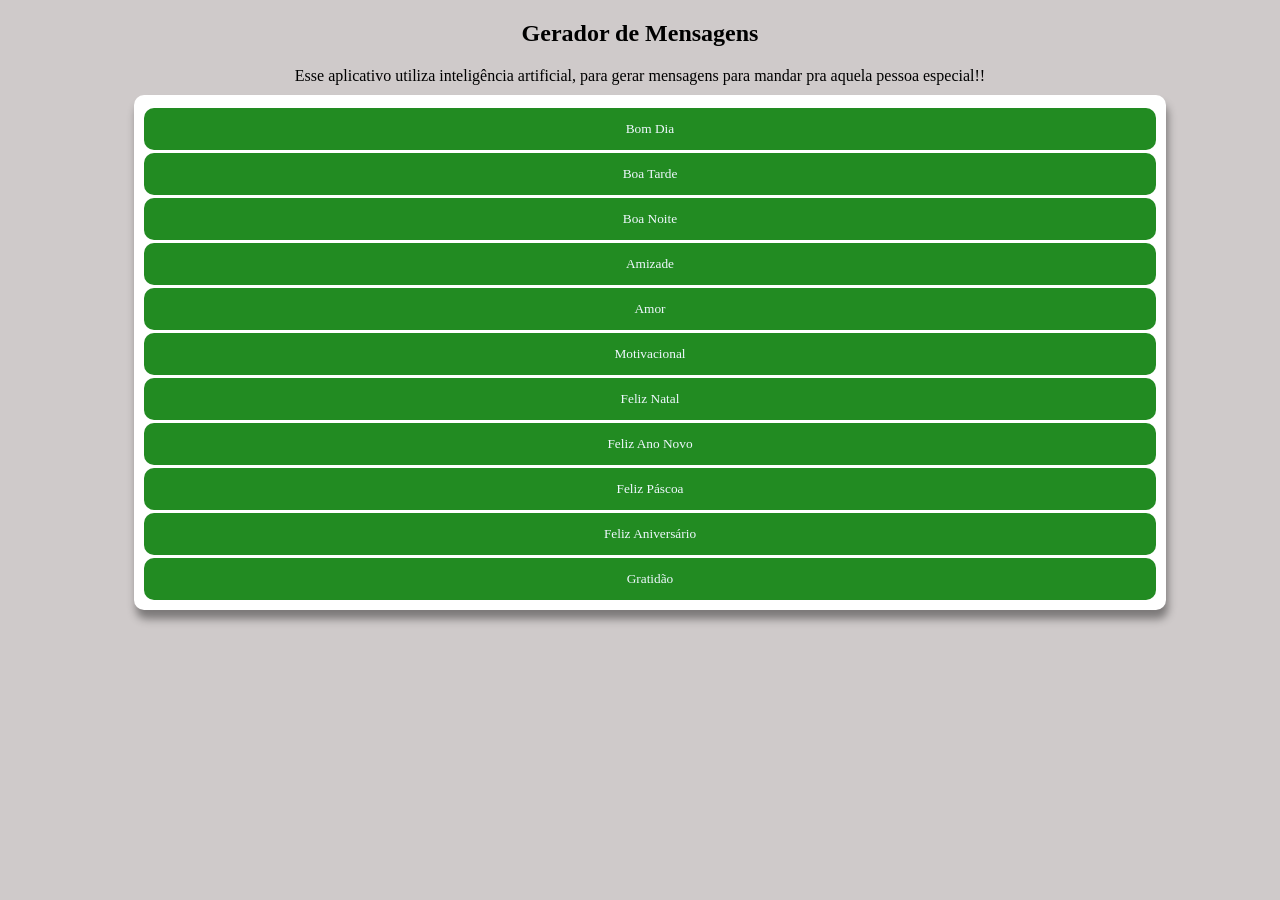
==== index.html @ 582c2976 "Create index.html" ====
<!DOCTYPE html>
<html lang="pt-br">

<head>
    <meta charset="UTF-8">
    <meta http-equiv="X-UA-Compatible" content="IE=edge">
    <meta name="viewport" content="width=device-width, initial-scale=1.0">
    <title>Document</title>
</head>
<style>
    html {
        background-color: rgb(207 202 202);
        
    }
    *{
        font-family:Georgia, 'Times New Roman', Times, serif
    }

    div h2 {
        color: blue;
    }

    .card {
        text-align: left;
        margin-left: 10%;
        width: 80%;
        margin-top: 10px;
        border-radius: 10px;
        background-color: rgb(255, 255, 255);
        padding: 10px;
        word-wrap: break-word;
        box-shadow: 2px 9px 9px rgba(0, 0, 0, 0.402);
    }

    .card img {
        border-radius: 10px;
        border: 1px aliceblue;

        width: 80px;
        height: 80px;
    }

    .card textarea {
        width: 98%;
        text-align: center;
    }

    .card span {
        margin-left: 5px;
    }

    .card button {
        border-radius: 10px;
        width: 100%;
        border: none;
        background-color: forestgreen;
        color: aliceblue;
        padding: 13px;
        margin-top: 3px;
    }

    .card i {
        font-size: smaller;
    }
</style>

<body>
    <center>
        <h2>Gerador de Mensagens</h2>
        <span id="descricao">Esse aplicativo utiliza inteligência artificial, para gerar mensagens para mandar pra aquela pessoa especial!!</span>
    </center>
    <div class="card" id="gerador" style="display: none">

        <textarea id="texto" cols="30" rows="5"></textarea>
        <button id="copiar">Copiar</button><br>
        <button id="gerar">Gerar Novamente</button><br>
        <button id="voltar">Voltar</button><br>
    </div>
    <div class="card" id="card">
        <button id="bd">Bom Dia</button><br>
        <button id="bt">Boa Tarde</button><br>
        <button id="bn">Boa Noite</button><br>
        <button id="amiz">Amizade</button>
        <button id="amor">Amor</button>
        <button id="mot">Motivacional</button>
        <button id="fn">Feliz Natal</button>
        <button id="fan">Feliz Ano Novo</button>
        <button id="fp">Feliz Páscoa</button>
        <button id="faniv">Feliz Aniversário</button>
        <button id="gratidao">Gratidão</button>
    </div>
</body>
<script>
    var tipo = '';

    const bd = document.getElementById('bd');//---------
    const bt = document.getElementById('bt');//---------
    const bn = document.getElementById('bn');//---------
    const amiz = document.getElementById('amiz');//---------
    const amor = document.getElementById('amor');//----
    const mot = document.getElementById('mot');//------
    const fn = document.getElementById('fn');//-------
    const fan = document.getElementById('fan');//---------
    const fp = document.getElementById('fp');//-------
    const faniv = document.getElementById('faniv');//-------
    const gratidao = document.getElementById('gratidao');//-------

    const voltar = document.getElementById('voltar');
    const texto = document.getElementById('texto');
    const copiar = document.getElementById('copiar');
    const gerar = document.getElementById('gerar');

    const card = document.getElementById('card');
    const gerador = document.getElementById('gerador');
    const descricao = document.getElementById('descricao');




   

  



    gerar.addEventListener('click', () => {
        if (tipo === 'gratidao')
            texto.innerHTML = geraMensagemGratidao();
        if (tipo === 'faniv')
            texto.innerHTML = geraMensagemAniversario();
        if (tipo === 'fp')
            texto.innerHTML = geraMensagemPascoa();
        if (tipo === 'fan')
            texto.innerHTML = geraMensagemAnoNovo();
        if (tipo === 'fn')
            texto.innerHTML = geraMensagemNatal();
        if (tipo === 'bd')
            texto.innerHTML = geraMensagemBomDia();
        if (tipo === 'bn')
            texto.innerHTML = geraMensagemBoaNoite();
        if (tipo === 'bt')
            texto.innerHTML = geraMensagemBoaTarde();
        if (tipo === 'amiz')
            texto.innerHTML = geraMensagemAmizade();
        if (tipo === 'amor')
            texto.innerHTML = geraMensagemAmor();
        if (tipo === 'mot')
            texto.innerHTML = geraFraseMotivacional();
    });

    gratidao.addEventListener('click', () => {
        desativar(card);
        ativar(gerador);
        descricao.innerHTML = '';
        tipo = 'gratidao';
        texto.innerHTML = geraMensagemGratidao();
    });
   

    faniv.addEventListener('click', () => {
        desativar(card);
        ativar(gerador);
        descricao.innerHTML = '';
        tipo = 'faniv';
        texto.innerHTML = geraMensagemAniversario();
    });

    fp.addEventListener('click', () => {
        desativar(card);
        ativar(gerador);
        descricao.innerHTML = '';
        tipo = 'fp';
        texto.innerHTML = geraMensagemPascoa();
    });


    fan.addEventListener('click', () => {
        desativar(card);
        ativar(gerador);
        descricao.innerHTML = '';
        tipo = 'fan';
        texto.innerHTML = geraMensagemAnoNovo();
    });


    fn.addEventListener('click', () => {
        desativar(card);
        ativar(gerador);
        descricao.innerHTML = '';
        tipo = 'fn';
        texto.innerHTML = geraMensagemNatal();
    });

    mot.addEventListener('click', () => {
        desativar(card);
        ativar(gerador);
        descricao.innerHTML = '';
        tipo = 'mot';
        texto.innerHTML = geraFraseMotivacional();
    });


    amor.addEventListener('click', () => {
        desativar(card);
        ativar(gerador);
        descricao.innerHTML = '';
        tipo = 'amor';
        texto.innerHTML = geraMensagemAmor();
    });

    amiz.addEventListener('click', () => {
        desativar(card);
        ativar(gerador);
        descricao.innerHTML = '';
        tipo = 'amiz';
        texto.innerHTML = geraMensagemAmizade();
    });

    bt.addEventListener('click', () => {
        desativar(card);
        ativar(gerador);
        descricao.innerHTML = '';
        tipo = 'bt';
        texto.innerHTML = geraMensagemBoaTarde();
    });

    bn.addEventListener('click', () => {
        desativar(card);
        ativar(gerador);
        descricao.innerHTML = '';
        tipo = 'bn';
        texto.innerHTML = geraMensagemBoaNoite();
    });


    bd.addEventListener('click', () => {
        desativar(card);
        ativar(gerador);
        descricao.innerHTML = '';
        tipo = 'bd';
        texto.innerHTML = geraMensagemBomDia();
    });

    copiar.addEventListener('click', () => {
        texto.select();
        document.execCommand('copy');
    });

    voltar.addEventListener('click', () => {
        window.location.reload();
    });

    function desativar(elemento) {
        elemento.style.display = 'none';
    }
    function ativar(elemento) {
        elemento.style.display = 'block';
    }

    function escolheAleatorio(array) {
        const indice = Math.floor(Math.random() * array.length);
        return array[indice];
    }

    
function geraMensagemGratidao() {
  const expressoesGratidao = [
    "Gratidão transforma o que temos em suficiente.",
    "Agradeço pelas pequenas alegrias que tornam a vida especial.",
    "A gratidão é a memória do coração.",
    "Cultive um coração grato, e a felicidade florescerá.",
    "Agradeço pelos momentos simples que fazem toda diferença.",
    "A gratidão é a chave que abre as portas da abundância.",
    "A cada respiração, agradeço pela dádiva da vida.",
    "A gratidão é a luz que ilumina os dias mais escuros.",
    "Agradeço pelos obstáculos, pois me tornaram mais forte.",
    "A gratidão multiplica alegrias e diminui preocupações."
  ];

  const motivosGratidao = [
    "pelas pessoas incríveis que fazem parte da minha vida.",
    "pela oportunidade de aprender e crescer a cada dia.",
    "pelas experiências que moldam minha jornada.",
    "pela saúde que me permite viver plenamente.",
    "pelas amizades que são verdadeiros presentes.",
    "pelos desafios que me tornam mais resiliente.",
    "pela beleza encontrada nos momentos simples.",
    "pelos sorrisos que iluminam meu caminho.",
    "pela generosidade que encontro ao meu redor.",
    "pelas lições aprendidas nas adversidades."
  ];

  return `${escolheAleatorio(expressoesGratidao)} Agradeço ${escolheAleatorio(motivosGratidao)}.`;
}

    function geraMensagemAniversario() {
  const desejosAniversario = [
    "Feliz aniversário! Que este seja o melhor ano da sua vida!",
    "Parabéns pelo seu dia! Que seja repleto de alegrias e realizações.",
    "Que cada momento deste dia especial seja cheio de felicidade.",
    "Feliz aniversário! Que a jornada que se inicia seja incrível e cheia de conquistas.",
    "Hoje celebramos você! Que este ano traga sucesso, saúde e amor.",
    "Feliz aniversário! Que cada vela no seu bolo represente um desejo realizado.",
    "Parabéns! Que o novo ano de vida seja repleto de sorrisos e momentos inesquecíveis.",
    "Hoje é o seu dia! Que seja uma jornada cheia de surpresas boas e alegrias.",
    "Feliz aniversário! Que as bênçãos se multipliquem e os sonhos se realizem.",
    "Parabéns pelo seu dia! Que cada novo amanhecer traga motivos para sorrir.",
  ];

  const sentimentosAniversario = [
    "Que a felicidade te acompanhe hoje e sempre.",
    "Neste dia especial, desejo amor, paz e realizações.",
    "Que cada instante seja marcado por gratidão e alegria.",
    "Que os próximos capítulos da sua vida sejam os melhores.",
    "Feliz aniversário! Que a jornada seja tão incrível quanto você.",
    "Que este novo ano de vida seja uma história de sucesso e crescimento.",
    "Desejo saúde, prosperidade e muitas conquistas no seu caminho.",
    "Parabéns! Que o universo conspire a seu favor nesta nova fase.",
    "Que a luz do seu sorriso ilumine cada dia que se inicia.",
    "Feliz aniversário! Que o amor esteja presente em cada abraço recebido.",
  ];

  return `${escolheAleatorio(desejosAniversario)} ${escolheAleatorio(sentimentosAniversario)}`;
}

    function geraMensagemPascoa() {
  const desejosPascoa = [
    "Feliz Páscoa! Que este seja um momento de renovação e esperança.",
    "Nesta Páscoa, que a alegria da ressurreição se faça presente em sua vida.",
    "Que a luz da Páscoa ilumine seus dias com amor e paz.",
    "Desejo a você e sua família uma Páscoa repleta de bênçãos e alegrias.",
    "Feliz Páscoa! Que cada momento seja marcado por generosidade e compaixão.",
    "Que a Páscoa traga consigo novas oportunidades e realizações.",
    "Neste tempo de renascimento, que sua fé seja fortalecida e seu coração transbordante de gratidão.",
    "Desejo que a Páscoa seja um símbolo de esperança e amor em sua vida.",
    "Feliz Páscoa! Que os dias vindouros sejam cheios de harmonia e serenidade.",
    "Que a ressurreição de Cristo inspire um recomeço de paz e fraternidade em seu coração.",
  ];

  const sentimentosPascoa = [
    "Que a união familiar seja a essência desta Páscoa.",
    "Nesta data especial, celebre a vida e compartilhe amor.",
    "Desejo que a alegria da Páscoa se multiplique em gestos de solidariedade.",
    "Que o coelhinho da Páscoa traga consigo muitas surpresas e felicidade.",
    "Que o espírito de renovação se manifeste em cada detalhe.",
    "Que a Páscoa seja um tempo de reflexão e renascimento interior.",
    "Neste período de celebração, cultive o perdão e a compaixão.",
    "Desejo que a Páscoa seja um momento de partilha e alegria contagiante.",
    "Que a paz e o amor prevaleçam em todos os corações.",
    "Que a esperança renovada nesta Páscoa se estenda por todo o ano.",
  ];

  return `${escolheAleatorio(desejosPascoa)} ${escolheAleatorio(sentimentosPascoa)}. Feliz Páscoa!`;
}

    function geraMensagemAnoNovo() {
  const desejosAnoNovo = [
    "Feliz Ano Novo! Que este seja um ano de prosperidade e alegrias sem fim.",
    "Que o ano que se inicia traga consigo novas oportunidades e realizações.",
    "Desejo que cada dia deste novo ano seja repleto de conquistas e felicidade.",
    "Que o Ano Novo traga consigo paz, saúde, amor e muitas bênçãos.",
    "Feliz Ano Novo! Que os sonhos se tornem realidade e os desafios se transformem em aprendizado.",
    "Que o próximo ano seja uma página em branco pronta para ser preenchida com momentos memoráveis.",
    "Que a chegada do novo ano renove as esperanças e traga consigo muitas realizações.",
    "Desejo um ano novo cheio de paz, amor, saúde e sucesso para você e seus entes queridos.",
    "Que cada dia do próximo ano seja uma oportunidade para fazer valer a pena.",
    "Feliz Ano Novo! Que a felicidade seja constante e os sorrisos se multipliquem.",
  ];

  const sentimentosAnoNovo = [
    "Que a alegria seja sua companheira constante ao longo dos meses.",
    "Neste Ano Novo, que a positividade guie cada passo da sua jornada.",
    "Desejo que a luz do novo ano ilumine os caminhos da sua vida.",
    "Que as realizações superem as expectativas e os momentos felizes sejam incontáveis.",
    "Que a esperança seja a força que impulsiona seus sonhos para o futuro.",
    "Feliz Ano Novo! Que cada dia seja uma dádiva e cada desafio uma oportunidade de crescimento.",
    "Que a fé guie seus passos e o amor seja a essência de cada momento.",
    "Desejo que o Ano Novo traga consigo sorrisos sinceros e abraços calorosos.",
    "Que a serenidade envolva seus dias e a gratidão preencha seu coração.",
    "Que o novo ano seja um capítulo emocionante na história da sua vida.",
  ];

  return `${escolheAleatorio(desejosAnoNovo)} ${escolheAleatorio(sentimentosAnoNovo)}`;
}

    function geraMensagemNatal() {
  const desejosNatal = [
    "Que a magia desta época encha seu coração de alegria.",
    "Neste Natal, que a paz e o amor estejam presentes em todos os lares.",
    "Que a luz do Natal ilumine seu caminho e traga felicidade sem medida.",
    "Desejo a você e sua família um Natal repleto de harmonia e união.",
    "Que cada momento seja marcado por sorrisos e gratidão.",
    "Neste Natal, que a esperança seja a estrela que guia seus sonhos.",
    "Que a magia natalina renove as energias e traga boas vibrações.",
    "Desejo que seu Natal seja tão especial quanto as pessoas que você ama.",
    "Que o espírito natalino aqueça seus dias com amor e generosidade.",
    "Que a fé e a esperança se fortaleçam neste Natal e ao longo do novo ano.",
  ];

  const sentimentosNatal = [
    "Que a troca de presentes seja apenas uma expressão de carinho mútuo.",
    "Neste Natal, valorize cada momento ao lado daqueles que ama.",
    "Desejo que o Natal traga consigo lembranças inesquecíveis e momentos felizes.",
    "Que a magia desta data especial se estenda por todos os dias do próximo ano.",
    "Feliz Natal! Que o espírito de solidariedade esteja presente em cada gesto.",
    "Natal é tempo de reflexão e gratidão pelos presentes da vida.",
    "Que a ceia de Natal seja farta e o coração transbordante de alegria.",
    "Neste Natal, celebre o amor e cultive a paz em seu coração.",
    "Desejo que a magia do Natal contagie a todos com esperança e amor.",
    "Feliz Natal! Que a felicidade se multiplique entre amigos e familiares.",
  ];

  return `${escolheAleatorio(desejosNatal)} ${escolheAleatorio(sentimentosNatal)}. Feliz Natal!`;
}

    function geraFraseMotivacional() {
        const introducoes = [
            "Com determinação e perseverança,",
            "Em cada novo amanhecer,",
            "Diante dos desafios,",
            "Ao enfrentar as adversidades,",
            "Com coragem e fé,",
            "No caminho para o sucesso,",
            "Em meio às dificuldades,",
            "Com otimismo e positividade,",
            "Ao buscar seus sonhos,",
            "Diariamente, ao acordar,",
            "Em cada passo dado,",
            "No silêncio da autodisciplina,",
            "Na busca incessante pela excelência,",
            "Nos momentos de reflexão,",
            "Ao contemplar o horizonte,",
            "Na construção do seu legado,",
            "No pulsar do seu coração,",
            "Ao enfrentar o desconhecido,",
            "Na sincronia do tempo e esforço,",
            "Ao celebrar pequenas vitórias,"
            // Adicione mais frases conforme necessário
        ];

        const mensagens = [
            "você é capaz de conquistar o impossível.",
            "o potencial para o sucesso é ilimitado.",
            "cada obstáculo é uma oportunidade de crescimento.",
            "a força interior se torna a chave da superação.",
            "a jornada se torna uma oportunidade de aprendizado.",
            "cada passo é uma vitória em direção aos seus objetivos.",
            "a resiliência se transforma em sua maior aliada.",
            "o poder da mente é a ferramenta para transformar realidades.",
            "a jornada se torna tão valiosa quanto a conquista final.",
            "você escreve um novo capítulo de sua história.",
            "a determinação é a ponte entre metas e realizações.",
            "o foco no presente é a chave para o futuro desejado.",
            "a autenticidade é a força que impulsiona o sucesso duradouro.",
            "a persistência cria a consistência necessária para a vitória.",
            "o otimismo é a luz que ilumina o caminho em meio à escuridão.",
            "a gratidão transforma desafios em oportunidades de crescimento.",
            "o autoconhecimento é o alicerce para uma vida plena.",
            "a humildade é a virtude que permite a evolução contínua.",
            "a paixão é a chama que queima incansavelmente pelo propósito.",
            "a paciência é a aliada que suaviza as curvas do caminho.",
            // Adicione mais frases conforme necessário
        ];

        const conclusoes = [
            "Acredite em si mesmo e siga em frente!",
            "Você é mais forte do que imagina. Continue!",
            "Nunca subestime a força que há dentro de você.",
            "O sucesso é a soma de pequenos esforços repetidos diariamente.",
            "Cada dia é uma nova oportunidade para ser melhor.",
            "Seja a inspiração que você procura nos outros.",
            "Seja grato pelo que tem e mantenha-se positivo.",
            "A persistência é o caminho do êxito.",
            "Lembre-se: seu potencial é infinito.",
            "Você está mais perto do que imagina. Continue avançando.",
            "A vitória pertence ao mais perseverante.",
            "O seu único limite é você mesmo.",
            "Acredite na sua capacidade de transformar sonhos em realidade.",
            "A jornada é tão importante quanto o destino final.",
            "Cada desafio é uma oportunidade disfarçada.",
            "O sucesso é a realização constante do seu potencial.",
            "A verdadeira força está na resiliência do espírito.",
            "A felicidade está na jornada, não no destino.",
            "Cada escolha que você faz molda o seu futuro.",
            "O poder está na ação. Continue avançando."
            // Adicione mais frases conforme necessário
        ];

        return `${escolheAleatorio(introducoes)} ${escolheAleatorio(mensagens)} ${escolheAleatorio(conclusoes)}`;
    }

    function geraMensagemAmor() {
        const declaracoesAmor = [
            "Meu amor por você é eterno,",
            "Você é a razão do meu sorriso,",
            "Cada dia ao seu lado é um presente,",
            "Nosso amor é a fonte da minha felicidade,",
            "Você é a minha pessoa favorita,",
            "Meu coração é seu, para sempre,",
            "Com você, cada momento é mágico,",
            "Seu amor ilumina todos os meus dias,",
            "Juntos, construímos uma história incrível,",
            "Você é a parte mais importante da minha vida,"
        ];

        const promessasAmor = [
            "e prometo te amar incondicionalmente.",
            "e prometo estar ao seu lado em todas as situações.",
            "e prometo fazer você sorrir todos os dias.",
            "e prometo cuidar do seu coração com carinho.",
            "e prometo ser seu porto seguro.",
            "e prometo construir um futuro maravilhoso juntos.",
            "e prometo respeitar e valorizar nosso amor.",
            "e prometo ser o seu maior apoiador.",
            "e prometo surpreender você sempre que possível.",
            "e prometo ser fiel ao nosso amor."
        ];

        const elogiosAmor = [
            "Seu sorriso ilumina minha vida,",
            "Seus olhos são a coisa mais linda que já vi,",
            "Sua presença faz meu coração bater mais forte,",
            "Você é a inspiração dos meus melhores sonhos,",
            "A maneira como você me entende é única,",
            "Cada detalhe em você é perfeito aos meus olhos,",
            "Você é a razão pela qual a vida é tão bonita,",
            "Seu abraço é o meu lugar favorito,",
            "Amo cada imperfeição que torna você especial,",
            "Com você, cada dia é uma aventura incrível,"
        ];

        const complementosAmor = [
            "e meu amor por você é como",
            "e nossa história de amor é como",
            "e com você, sinto que posso",
            "e em nosso mundo de amor, somos como",
            "e sinto uma conexão profunda, como",
            "e você e eu, juntos, somos como",
            "e em nosso amor, encontramos",
            "e nossa paixão é como",
            "e nosso relacionamento é como",
            "e com você, o amor é como"
        ];

        const analogiasAmor = [
            "um poema cheio de emoção.",
            "uma dança suave e encantadora.",
            "um livro com páginas inesquecíveis.",
            "um jardim florido em constante crescimento.",
            "uma melodia harmoniosa e envolvente.",
            "um quadro que conta uma história única.",
            "um filme romântico cheio de momentos especiais.",
            "um farol que guia meu coração.",
            "um destino incrível que encontramos juntos.",
            "um tesouro que descobrimos um no outro."
        ];

        return `${escolheAleatorio(declaracoesAmor)} ${escolheAleatorio(promessasAmor)} ${escolheAleatorio(elogiosAmor)} ${escolheAleatorio(complementosAmor)} ${escolheAleatorio(analogiasAmor)}. Te amo!`;
    }

    function geraMensagemAmizade() {
        const expressoesAmizade = [
            "A verdadeira amizade é um tesouro, e",
            "Amigos são como estrelas que iluminam nossa vida, e",
            "Agradeço por ter um amigo como você, e",
            "Amizade é a chave para a felicidade, e",
            "Com um amigo ao lado, qualquer jornada se torna especial, e",
            "A amizade é a essência da vida, e",
            "Amigos verdadeiros são como diamantes preciosos, e",
            "A alegria compartilhada é uma alegria duplicada, e",
            "Amizade é o vínculo que une corações distantes, e",
            "Amigos são como anjos que nos guiam na jornada da vida, e"
        ];

        const sentimentosAmizade = [
            "a amizade torna os dias mais brilhantes.",
            "com um amigo ao lado, não há desafio impossível.",
            "a cumplicidade dos amigos é um presente valioso.",
            "amigos são a família que escolhemos.",
            "a amizade é a base de todas as boas relações.",
            "amigos são como pilares que sustentam nossa vida.",
            "a verdadeira amizade supera qualquer distância.",
            "a amizade é um laço que o tempo não desfaz.",
            "com amigos, cada momento se torna memorável."
        ];

        const conselhosAmizade = [
            "Valorize seus amigos como tesouros preciosos, e",
            "A sinceridade é a base de uma amizade verdadeira, e",
            "Em tempos difíceis, os amigos são luz no caminho, e",
            "A amizade é construída com pequenos gestos de cuidado, e",
            "Seja o amigo que você gostaria de ter ao seu lado, e",
            "Celebre as diferenças, elas enriquecem a amizade, e",
            "A confiança é a cola que mantém a amizade unida, e",
            "Ouvir é um dos maiores presentes que podemos oferecer aos amigos, e",
            "Compartilhe risadas, são o melhor remédio para a alma, e",
            "Na jornada da amizade, a compreensão é o guia, e"
        ];

        const momentosAmizade = [
            "cada risada compartilhada é um capítulo da nossa história.",
            "os melhores momentos são aqueles vividos com amigos.",
            "a amizade transforma momentos simples em lembranças eternas.",
            "juntos, criamos histórias que serão contadas para sempre.",
            "agradeço por cada aventura que vivemos juntos.",
            "amigos são testemunhas dos nossos sucessos e apoio nos fracassos.",
            "cada encontro é uma celebração da nossa amizade.",
            "na jornada da vida, os amigos são as melhores companhias.",
            "a amizade é o tempero que torna a vida mais saborosa."
        ];

        return `${escolheAleatorio(expressoesAmizade)} ${escolheAleatorio(sentimentosAmizade)} ${escolheAleatorio(conselhosAmizade)} ${escolheAleatorio(momentosAmizade)}`;
    }

    function geraMensagemBoaTarde() {
        const saudacoes = [
            "Boa tarde!",
            "Desejo uma tarde maravilhosa!",
            "Que sua tarde seja repleta de boas energias!",
            "Tenha uma tarde incrível!",
            "Boa tarde, com muita positividade!",
            "Que esta tarde seja abençoada!",
            "Desfrute de uma tarde leve e tranquila!",
            "Desejo uma tarde cheia de realizações!",
            "Que a paz esteja presente em cada momento desta tarde!",
            "Que sua tarde seja tão especial quanto você!"
        ];

        const desejos = [
            "e que cada momento seja aproveitado ao máximo.",
            "e que a alegria contagie todos ao seu redor.",
            "e que a produtividade guie suas atividades.",
            "e que a criatividade floresça nesta tarde.",
            "e que os desafios se transformem em oportunidades.",
            "e que a serenidade acompanhe cada decisão.",
            "e que a harmonia esteja presente em cada tarefa.",
            "e que a determinação conduza seus projetos.",
            "e que a gratidão preencha seu coração.",
            "e que o sucesso seja a marca desta tarde!"
        ];

        const complementos1 = [
            "Tenha uma tarde repleta de",
            "Desfrute de",
            "Receba",
            "Explore",
            "Abrace",
            "Sinta",
            "Desfrute",
            "Aproveite",
            "Viva",
            "Contemple",
            "Envolva-se com"
        ];

        const complementos2 = [
            "momentos especiais",
            "boas conversas",
            "o melhor que a tarde oferece",
            "o extraordinário",
            "a beleza ao seu redor",
            "cada instante",
            "a jornada que se desenha à sua frente",
            "o presente que é o hoje",
            "a magia dos pequenos detalhes",
            "cada oportunidade que surgir",
            "o esplendor desta tarde"
        ];

        return `${escolheAleatorio(saudacoes)} ${escolheAleatorio(desejos)} ${escolheAleatorio(complementos1)} ${escolheAleatorio(complementos2)}.`;
    }

    function geraMensagemBoaNoite() {
        const saudacoes = [
            "Boa noite!",
            "Desejo uma excelente noite!",
            "Que sua noite seja tranquila e revigorante!",
            "Aproveite o descanso merecido!",
            "Boa noite, com muita serenidade!",
            "Que os sonhos sejam doces!",
            "Tenha uma noite repleta de paz!",
            "Desejo um descanso reparador!",
            "Que a calma guie suas horas de sono!",
            "Durma bem e recarregue as energias!"
        ];

        const desejos = [
            "Que cada momento de descanso seja revigorante.",
            "Que os pensamentos positivos embalem seus sonhos.",
            "Que a tranquilidade esteja presente em cada respiração.",
            "Que a serenidade afaste qualquer inquietude.",
            "Que a paz interior seja seu refúgio nesta noite.",
            "Que a beleza da lua inspire tranquilidade e serenidade.",
            "Que os anjos cuidem do seu sono e protejam seus sonhos.",
            "Que a escuridão da noite seja preenchida por pensamentos leves.",
            "Que a gratidão pelo dia vivido se transforme em bem-estar noturno.",
            "Que o silêncio da noite traga calma ao seu coração."
        ];

        const complementos1 = [
            "Tenha uma noite repleta de",
            "Desfrute de",
            "Receba",
            "Explore",
            "Abrace",
            "Sinta",
            "Desfrute",
            "Aproveite",
            "Viva",
            "Contemple",
            "Despeça-se com"
        ];

        const complementos2 = [
            "sonhos realizadores",
            "tranquilidade e serenidade",
            "momentos de relaxamento",
            "pensamentos positivos",
            "descanso reparador",
            "paz interior",
            "beleza da noite",
            "boas energias",
            "conforto e aconchego",
            "gratidão pelo dia",
            "felicidade noturna"
        ];

        return `${escolheAleatorio(saudacoes)} ${escolheAleatorio(desejos)} ${escolheAleatorio(complementos1)} ${escolheAleatorio(complementos2)}.`;
    }

    function geraMensagemBomDia() {
        const saudacoes = [
            "Bom dia!",
            "Desejo um excelente dia!",
            "Que seu dia seja maravilhoso!",
            "Comece o dia com energia positiva!",
            "Bom dia, com muita alegria!",
            "Que a luz do dia ilumine seu caminho!",
            "Aproveite cada momento deste novo dia!",
            "Desejo um amanhecer cheio de paz!",
            "Que as boas vibrações acompanhem seu dia!",
            "Tenha um dia repleto de realizações!",
            "Que a felicidade esteja presente desde o nascer do sol!",
            "Bom dia! Que a jornada de hoje seja incrível!",
            "Que cada raio de sol traga consigo boas energias!",
            "Comece o dia com gratidão no coração!",
            "Desejo que a luz do amanhecer ilumine seus pensamentos positivos.",
            "Bom dia! Que cada desafio seja uma oportunidade de crescimento!",
            "Que o dia de hoje seja melhor do que todos os anteriores!",
            "Que o sorriso esteja presente em cada momento do seu dia!",
            "Bom dia! Que as bênçãos se multipliquem!",
            "Que a alegria do amanhecer contagie todo o seu ser!",
            "Desejo que o dia seja cheio de surpresas agradáveis!",
            "Que a paz interior guie seus passos hoje e sempre!",
            "Bom dia! Que o otimismo seja sua maior força!",
            "Que cada novo amanhecer traga consigo novas oportunidades!",
            "Que a beleza da manhã inspire seus melhores sentimentos!",
            "Desejo que cada raio de sol transmita boas energias!",
            "Bom dia! Que o sucesso seja a marca registrada do seu dia!"
        ];

        const desejos = [
            "e que cada instante seja especial.",
            "e que as dificuldades se transformem em aprendizado.",
            "e que a positividade esteja presente em todas as situações.",
            "e que a jornada seja leve e cheia de conquistas.",
            "e que a felicidade seja sua companheira constante.",
            "e que as bênçãos do dia se multipliquem.",
            "e que o sucesso esteja presente em cada passo.",
            "e que o amor guie seus pensamentos e ações.",
            "e que a gratidão preencha seu coração.",
            "e que a esperança renove suas energias.",
            "e que cada desafio seja uma oportunidade de crescimento pessoal.",
            "e que a determinação seja a chave para superar qualquer obstáculo.",
            "e que o amor próprio seja a base para um dia incrível.",
            "e que a paz interior seja sua maior fortaleza.",
            "e que a harmonia esteja presente em todas as áreas da sua vida.",
            "e que a alegria de viver seja a força motriz do seu dia.",
            "e que a sabedoria guie suas escolhas e decisões.",
            "e que o sorriso seja seu cartão de visitas hoje.",
            "e que a generosidade seja uma constante em seu caminho.",
            "e que a prosperidade faça morada em sua jornada.",
            "e que a serenidade permita enfrentar os desafios com calma e equilíbrio.",
            "e que a fé seja a luz que ilumina seu caminho.",
            "e que a gratidão transforme cada momento em uma dádiva.",
            "e que a compaixão esteja presente em todas as suas interações.",
            "e que a confiança em si mesmo seja a base do seu sucesso.",
            "e que a bondade seja um traço marcante do seu dia.",
            "e que a alegria contagie todos ao seu redor.",
            "e que a abundância se manifeste em todas as áreas da sua vida."
        ];

        const complementos1 = [
            "Tenha um dia cheio de",
            "Desfrute de",
            "Receba",
            "Explore",
            "Abrace",
            "Sinta",
            "Desfrute",
            "Aproveite",
            "Viva",
            "Contemple",
            "Desperte para"
        ];

        const complementos2 = [
            "momentos incríveis",
            "o melhor que a vida oferece",
            "o poder do seu potencial",
            "o extraordinário",
            "a beleza ao seu redor",
            "cada instante",
            "a jornada que se desenha à sua frente",
            "o presente que é o hoje",
            "a magia dos pequenos detalhes",
            "cada oportunidade que surgir",
            "o esplendor do novo dia"
        ];

        return `${escolheAleatorio(saudacoes)} ${escolheAleatorio(desejos)} ${escolheAleatorio(complementos1)} ${escolheAleatorio(complementos2)}!`;
    }
</script>

</html>
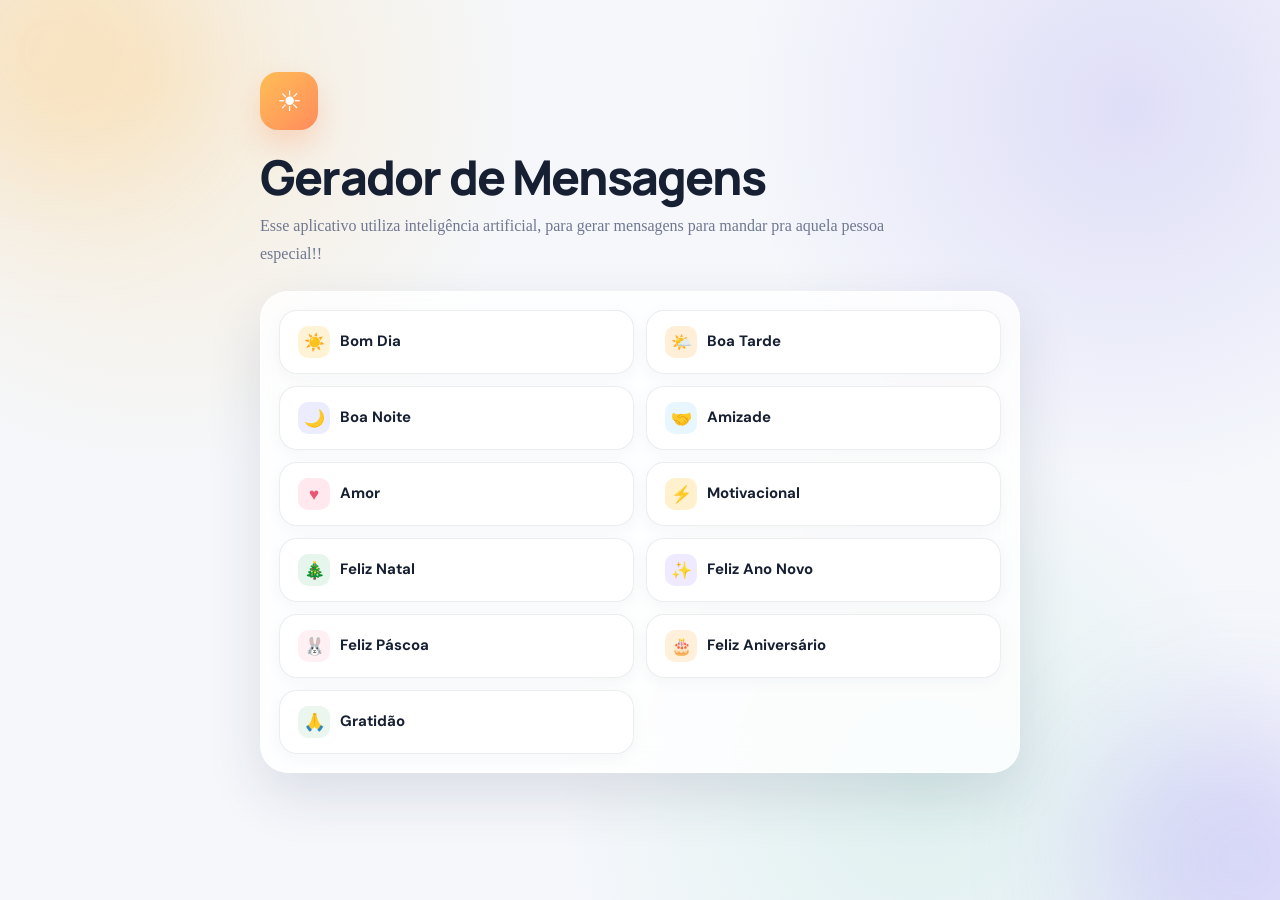
==== commit 87be7e34: "Commit automatico em 21/08/2026 ├ás  9:37:41,15" ====
--- a/index.html
+++ b/index.html
@@ -6,14 +6,18 @@
     <meta http-equiv="X-UA-Compatible" content="IE=edge">
     <meta name="viewport" content="width=device-width, initial-scale=1.0">
     <title>Document</title>
+	<link rel="stylesheet" href="modern-theme.css">
 </head>
+
 <style>
     html {
         background-color: rgb(207 202 202);
         
     }
     *{
-        font-family:Georgia, 'Times New Roman', Times, serif
+        font-family:Georgia, 'Times New Roman', Times, serif;
+        -webkit-tap-highlight-color: transparent;
+        -webkit-touch-callout: none;
     }
 
     div h2 {
--- a/modern-theme.css
+++ b/modern-theme.css
@@ -0,0 +1,321 @@
+
+@import url('https://fonts.googleapis.com/css2?family=DM+Sans:wght@400;500;600;700&family=Manrope:wght@600;700;800&display=swap');
+
+:root{
+    --bg:#f5f7fb;
+    --surface:rgba(255,255,255,.82);
+    --surface-solid:#ffffff;
+    --text:#172033;
+    --muted:#6f7890;
+    --line:rgba(23,32,51,.08);
+    --primary:#6c5ce7;
+    --primary-2:#8b7cf6;
+    --green:#21b879;
+    --shadow:0 22px 55px rgba(35,45,75,.12);
+    --shadow-soft:0 10px 30px rgba(35,45,75,.08);
+    --radius:28px;
+}
+
+*{
+    box-sizing:border-box;
+    -webkit-tap-highlight-color:transparent;
+}
+
+html{
+    min-height:100%;
+    background:
+        radial-gradient(circle at 12% 10%, rgba(255,199,95,.22), transparent 28%),
+        radial-gradient(circle at 88% 12%, rgba(108,92,231,.16), transparent 28%),
+        radial-gradient(circle at 72% 88%, rgba(61,190,151,.12), transparent 30%),
+        var(--bg) !important;
+}
+
+body{
+    margin:0;
+    min-height:100vh;
+    padding:72px 20px 48px;
+    color:var(--text);
+    font-family:'DM Sans',sans-serif !important;
+    position:relative;
+    overflow-x:hidden;
+}
+
+body::before,
+body::after{
+    content:"";
+    position:fixed;
+    width:280px;
+    height:280px;
+    border-radius:50%;
+    filter:blur(70px);
+    opacity:.25;
+    pointer-events:none;
+    z-index:-1;
+}
+
+body::before{
+    top:-90px;
+    left:-90px;
+    background:#ffbd59;
+}
+
+body::after{
+    right:-100px;
+    bottom:-100px;
+    background:#7c6ff0;
+}
+
+center{
+    display:block;
+    width:min(760px,100%);
+    margin:0 auto 24px;
+    text-align:left;
+}
+
+center::before{
+    content:"☀";
+    display:grid;
+    place-items:center;
+    width:58px;
+    height:58px;
+    margin-bottom:22px;
+    border-radius:18px;
+    color:#fff;
+    font-size:28px;
+    background:linear-gradient(135deg,#ffbe55,#ff8b5d);
+    box-shadow:0 14px 28px rgba(255,145,88,.28);
+}
+
+center h2{
+    margin:0 0 10px;
+    color:var(--text) !important;
+    font-family:'Manrope',sans-serif !important;
+    font-size:clamp(30px,5vw,48px);
+    line-height:1.05;
+    letter-spacing:-1.8px;
+    font-weight:800;
+}
+
+#descricao{
+    display:block;
+    max-width:660px;
+    color:var(--muted);
+    font-size:16px;
+    line-height:1.7;
+}
+
+.card{
+    width:min(760px,100%) !important;
+    margin:18px auto 0 !important;
+    padding:18px !important;
+    border:1px solid rgba(255,255,255,.75);
+    border-radius:var(--radius) !important;
+    background:var(--surface) !important;
+    box-shadow:var(--shadow) !important;
+    backdrop-filter:blur(18px);
+    -webkit-backdrop-filter:blur(18px);
+    text-align:left !important;
+}
+
+#card{
+    display:grid;
+    grid-template-columns:repeat(2,minmax(0,1fr));
+    gap:12px;
+}
+
+.card button{
+    position:relative;
+    min-height:58px;
+    margin:0 !important;
+    padding:15px 18px !important;
+    border:1px solid var(--line) !important;
+    border-radius:18px !important;
+    background:#fff !important;
+    color:var(--text) !important;
+    font-family:'DM Sans',sans-serif !important;
+    font-size:15px;
+    font-weight:700;
+    text-align:left;
+    cursor:pointer;
+    box-shadow:0 4px 16px rgba(31,39,64,.04);
+    transition:transform .18s ease, box-shadow .18s ease, border-color .18s ease, background .18s ease;
+}
+
+.card button:hover{
+    transform:translateY(-2px);
+    border-color:rgba(108,92,231,.18) !important;
+    box-shadow:0 10px 24px rgba(31,39,64,.09);
+}
+
+.card button:active{
+    transform:translateY(0) scale(.985);
+}
+
+#card button::before{
+    display:inline-grid;
+    place-items:center;
+    width:32px;
+    height:32px;
+    margin-right:10px;
+    border-radius:10px;
+    vertical-align:middle;
+    font-size:17px;
+    background:#f4f5f9;
+}
+
+#bd::before{content:"☀️";background:#fff3d5 !important;}
+#bt::before{content:"🌤️";background:#ffefd9 !important;}
+#bn::before{content:"🌙";background:#ececff !important;}
+#amiz::before{content:"🤝";background:#e8f7ff !important;}
+#amor::before{content:"♥";color:#eb5571;background:#ffe9ee !important;}
+#mot::before{content:"⚡";background:#fff1cd !important;}
+#fn::before{content:"🎄";background:#e7f6ed !important;}
+#fan::before{content:"✨";background:#efeaff !important;}
+#fp::before{content:"🐰";background:#fff0f4 !important;}
+#faniv::before{content:"🎂";background:#fff0dc !important;}
+#gratidao::before{content:"🙏";background:#eaf6ee !important;}
+
+#gerador{
+    padding:20px !important;
+}
+
+#gerador::before{
+    content:"Sua mensagem";
+    display:block;
+    margin:2px 2px 12px;
+    color:var(--text);
+    font-family:'Manrope',sans-serif;
+    font-size:14px;
+    font-weight:800;
+    letter-spacing:.2px;
+}
+
+.card textarea{
+    display:block;
+    width:100% !important;
+    min-height:190px;
+    resize:vertical;
+    margin:0 0 14px;
+    padding:20px;
+    border:1px solid var(--line);
+    outline:none;
+    border-radius:20px;
+    background:#f8f9fc;
+    color:var(--text);
+    font-family:'DM Sans',sans-serif !important;
+    font-size:17px;
+    line-height:1.65;
+    text-align:left !important;
+    transition:border-color .2s ease, box-shadow .2s ease, background .2s ease;
+}
+
+.card textarea:focus{
+    background:#fff;
+    border-color:rgba(108,92,231,.35);
+    box-shadow:0 0 0 4px rgba(108,92,231,.08);
+}
+
+#gerador button{
+    text-align:center;
+    justify-content:center;
+}
+
+#copiar{
+    background:linear-gradient(135deg,var(--primary),var(--primary-2)) !important;
+    color:#fff !important;
+    border-color:transparent !important;
+    box-shadow:0 12px 26px rgba(108,92,231,.25) !important;
+}
+
+#copiar::before{
+    content:"⧉";
+    margin-right:8px;
+}
+
+#gerar{
+    margin-top:10px !important;
+    background:#eef0ff !important;
+    color:#5146c8 !important;
+    border-color:transparent !important;
+}
+
+#gerar::before{
+    content:"↻";
+    margin-right:8px;
+    font-size:19px;
+}
+
+#voltar{
+    margin-top:10px !important;
+    background:transparent !important;
+    color:var(--muted) !important;
+    box-shadow:none !important;
+}
+
+#voltar::before{
+    content:"←";
+    margin-right:8px;
+}
+
+br{
+    display:none;
+}
+
+.card img{
+    border-radius:18px !important;
+}
+
+.card i{
+    color:var(--muted);
+}
+
+@media (max-width:640px){
+    body{
+        padding:42px 14px 30px;
+    }
+
+    center::before{
+        width:52px;
+        height:52px;
+        border-radius:16px;
+        margin-bottom:18px;
+    }
+
+    center h2{
+        letter-spacing:-1.2px;
+    }
+
+    #descricao{
+        font-size:15px;
+        line-height:1.6;
+    }
+
+    .card{
+        padding:13px !important;
+        border-radius:22px !important;
+    }
+
+    #card{
+        grid-template-columns:1fr;
+        gap:9px;
+    }
+
+    .card button{
+        min-height:56px;
+        border-radius:16px !important;
+    }
+
+    .card textarea{
+        min-height:220px;
+        padding:17px;
+        border-radius:17px;
+        font-size:16px;
+    }
+}
+
+@media (prefers-reduced-motion:reduce){
+    *{
+        scroll-behavior:auto !important;
+        transition:none !important;
+    }
+}
